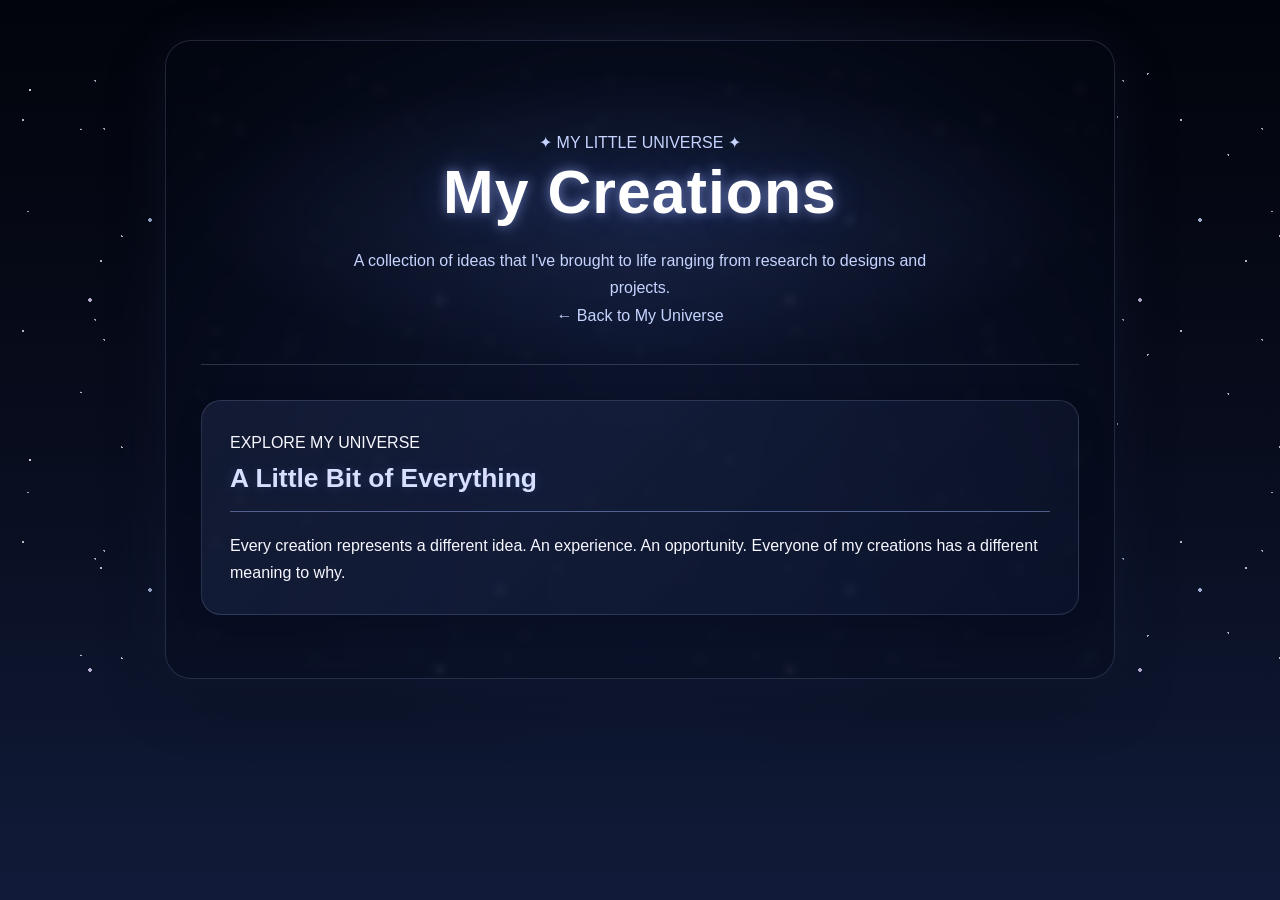
==== creations.html @ 7f5439b0 "added creations html" ====
<!DOCTYPE html>
<html lang="en">
    <head>
        <meta charset="UTF-8">
        <meta name="viewport" content="width=device-width, initial-scale=1.0">
        <title>My Creations | My Little Universe</title>
        <link rel="stylesheet" href="style.css">
        <link rel="stylesheet" href="creations.css">
    </head>
    <body>
        <div class="container">
            <header class="creations-header">
                <div>
                    <p class="eyebrow">✦ MY LITTLE UNIVERSE ✦</p>
                    <h1>My Creations</h1>
                    <p>A collection of ideas that I've brought to life ranging from research to designs and projects.</p>
                    <a href="index.html" class="home-link">
                        ← Back to My Universe
                    </a>
                </div>
            </header>
            <main>
                <section class="creations-section">
                    <div class="section-heading">
                        <span class="section-label">EXPLORE MY UNIVERSE</span>
                        <h2>A Little Bit of Everything</h2>
                        <p>Every creation represents a different idea. An experience. An opportunity. Everyone of my creations has a different meaning to why.</p>
                    </div>
                </section>
            </main>
    </body>
</html>
---- style.css ----
html, body {
    margin: 0;
    min-height: 100%;
}
html {
    scroll-behavior: smooth;
}
* {
    box-sizing: border-box;
}
body {
    position: relative;
    isolation: isolate;
    overflow-x: hidden;
    background-image:
        radial-gradient(ellipse at 50% 35%, rgba(37, 57, 112, 0.35), transparent 55%),
        linear-gradient(
            180deg,
            #02040b 0%,
            #080d1e 25%,
            #111b39 50%,
            #20335e 75%,
            #626bc2 100%
        );
    background-size: 100% 100%, 100% 200%;
    background-position: center top, center top;
    background-repeat: no-repeat;
    background-attachment: scroll;
    font-family: 'Trebuchet MS', Arial, sans-serif;
    color: #f7f7ff;
    line-height: 1.7;
}
body::before, body::after {
    content: '';
    position: absolute;
    inset: 0;
    height: 100%;
    width: 100%;
    pointer-events: none;
    z-index: -1;
}
body::before {
    background-image:
        radial-gradient(1px 1px at 12% 38%, #ffffff 98%, transparent),
        radial-gradient(1px 1px at 37% 17%, #dce6ff 98%, transparent),
        radial-gradient(1px 1px at 69% 12%, #ffffff 98%, transparent),
        radial-gradient(1px 1px at 88% 25%, #cbd8ff 98%, transparent),
        radial-gradient(1px 1px at 24% 34%, #ffffff 98%, transparent),
        radial-gradient(1px 1px at 54% 42%, #dce6ff 98%, transparent),
        radial-gradient(1px 1px at 78% 48%, #ffffff 98%, transparent),
        radial-gradient(1px 1px at 9% 61%, #dce6ff 98%, transparent),
        radial-gradient(1px 1px at 44% 72%, #ffffff 98%, transparent),
        radial-gradient(1px 1px at 91% 83%, #dce6ff 98%, transparent),
        radial-gradient(1px 1px at 63% 93%, #ffffff 98%, transparent);
    background-size: 193px 211px, 257px 239px, 311px 281px, 229px 307px, 337px 263px;
    background-repeat: repeat;
    opacity: 0.7;
    animation: distantStars 100s linear infinite;
}
body::after {
    background-image:
        radial-gradient(1.5px 1.5px at 30px 50px, #ffffff 98%, transparent),
        radial-gradient(2px 2px at 150px 180px, #c8d8ff 98%, transparent),
        radial-gradient(1.5px 1.5px at 240px 90px, #ffffff 98%, transparent),
        radial-gradient(2px 2px at 90px 260px, #e0d6ff 98%, transparent),
        radial-gradient(1px 1px at 290px 310px, #ffffff 98%, transparent);
    background-size: 350px 370px;
    background-repeat: repeat;
    opacity: 0.8;
    animation: nearbyStars 55s linear infinite;
}
@keyframes distantStars {
    from {transform: translate3d(0, 0, 0);} to {transform: translate3d(-25px, 120px, 0);}
}
@keyframes nearbyStars {
    from {transform: translate3d(0, 0, 0);} to {transform: translate3d(35px, 220px, 0);}
}
.container {
    position: relative;
    z-index: 1;
    width: min(950px, calc(100% - 36px));
    margin: 40px auto;
    padding: 35px;
    background: rgba(5, 10, 27, 0.36);
    border: 1px solid rgba(190, 204, 255, 0.16);
    border-radius: 26px;
    box-shadow: 0 0 50px rgba(80, 108, 205, 0.10), 0 20px 60px rgba(0, 0, 0, 0.3);
    backdrop-filter: blur(5px);
}
header {
    min-height: 230px;
    display: flex;
    align-items: center;
    justify-content: center;
    padding: 35px 15px;
    margin-bottom: 35px;
    text-align: center;
    background: radial-gradient(ellipse at center, rgba(92, 117, 204, 0.17), transparent 72%);
    border-bottom: 1px solid rgba(196, 207, 255, 0.2);
}
header h1 {
    margin: 0;
    font-size: clamp(2.2rem, 6vw, 3.8rem);
    line-height: 1.2;
    letter-spacing: 1px;
    color: #ffffff;
    text-shadow: 0 0 12px rgba(160, 180, 255, 0.6), 0 0 35px rgba(97, 121, 231, 0.3);
}
header p {
    max-width: 600px;
    margin: 18px auto 0;
    color: #c6d4ff;
}
section {
    margin-bottom: 28px;
    padding: 28px;
    background: linear-gradient(135deg, rgba(118, 140,218, 0.12), rgba(18, 27, 57, 0.35));
    border: 1px solid rgba(192, 204, 255, 0.16);
    border-radius: 20px;
    box-shadow: 0 8px 28px rgba(0, 0, 0, 0.12);
    transition: transform 0.3s ease, border-color 0.3s ease, background 0.3s ease;
}
section:hover {
    transform: translateY(-4px);
    border-color: rgba(177, 194, 255, 0.4);
    background: linear-gradient(135deg, rgba(118, 140, 218, 0.17), rgba(18, 27, 57, 0.45));
}
h2 {
    margin: 0 0 20px;
    padding-bottom: 10px;
    font-size: 1.65rem;
    color: #d8dfff;
    border-bottom: 1px solid rgba(165, 185, 255, 0.45);
    text-shadow: 0 0 12px rgba(126, 156, 255, 0.2);
}
section p:last-child {
    margin-bottom: 0;
}
#about img {
    display: block;
    width: min(100%, 280px);
    max-height: 350px;
    object-fit: cover;
    margin: 10px auto 25px;
    border: 2px solid rgba(170, 190, 255, 0.65);
    border-radius: 22px;
    box-shadow: 0 0 25px rgba(103, 135, 255, 0.2), 0 12px 30px rgba(0, 0, 0, 0.3);
}
a {
    color: #c6d5ff;
    text-decoration: none;
    transition: color 0.2s ease, text-shadow 0.2s ease;
}
a:hover {
    color: #ffffff;
    text-shadow: 0 0 12px rgba(170, 190, 255, 0.9);
}
#contact {
    margin-bottom: 0;
    background: linear-gradient(135deg, rgba(83, 112, 190, 0.17), rgba(106, 92, 183, 0.12));
}
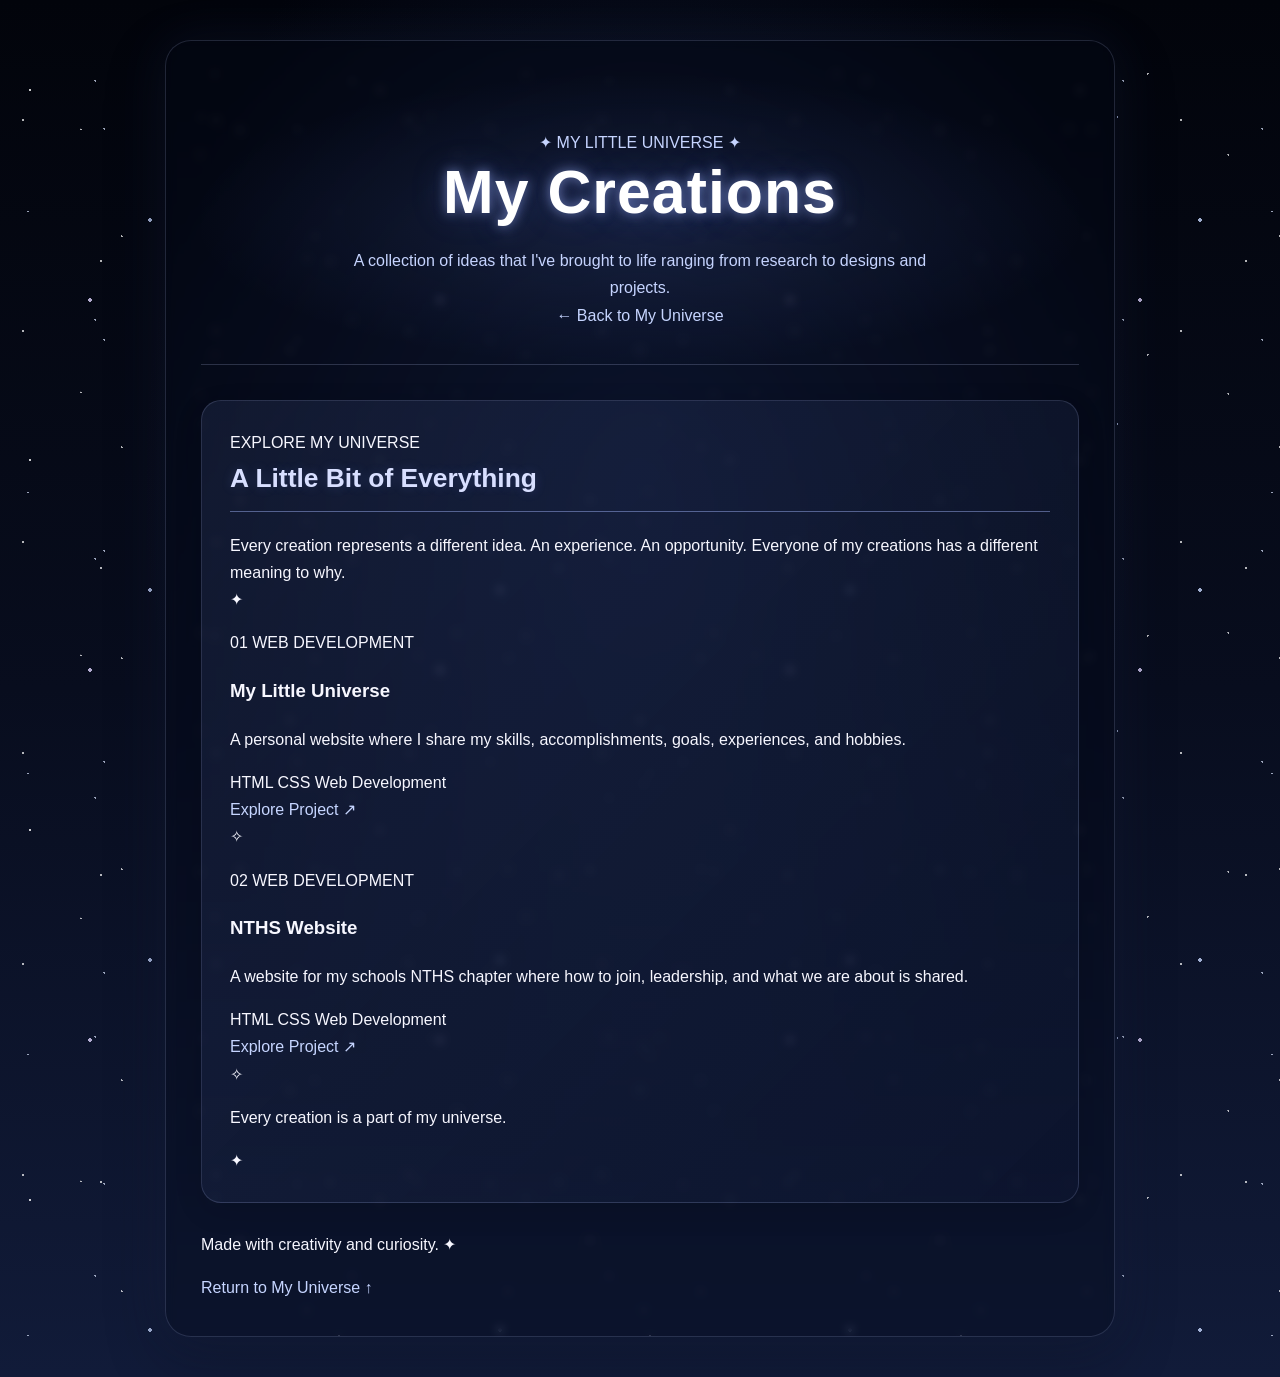
==== commit d1138f26: "wording for creations" ====
--- a/creations.html
+++ b/creations.html
@@ -26,7 +26,59 @@
                         <h2>A Little Bit of Everything</h2>
                         <p>Every creation represents a different idea. An experience. An opportunity. Everyone of my creations has a different meaning to why.</p>
                     </div>
+                    <div class="projects-grid">
+                        <article class="project-card">
+                            <div class="project-art art-purple" aria-hdden="true">
+                                <span class="planet"></span>
+                                <span class="orbit"></span>
+                                <span class="art-star">✦</span>
+                            </div>
+                            <div class="project-content">
+                                <p class="project-category">01 WEB DEVELOPMENT</p>
+                                <h3>My Little Universe</h3>
+                                <p>A personal website where I share my skills, accomplishments, goals, experiences, and hobbies.</p>
+                                <div class="project-tags">
+                                    <span>HTML</span>
+                                    <span>CSS</span>
+                                    <span>Web Development</span>
+                                </div>
+                                <a href="index.html" class="project-link">
+                                    Explore Project <span aria-hidden="true">↗</span>
+                                </a>
+                            </div>
+                        </article>
+                        <article class="project-card">
+                            <div class="project-art art-blue" aria-hidden="true">
+                                <span class="planet"></span>
+                                <span class="orbit"></span>
+                                <span class="art-star">✧</span>
+                            </div>
+                            <div class="project-content">
+                                <p class="project-category">02 WEB DEVELOPMENT</p>
+                                <h3>NTHS Website</h3>
+                                <p>A website for my schools NTHS chapter where how to join, leadership, and what we are about is shared.</p>
+                                <div class="project-tags">
+                                    <span>HTML</span>
+                                    <span>CSS</span>
+                                    <span>Web Development</span>
+                                </div>
+                                <a href="https://coopercitynths.netlify.app/" class="project-link">
+                                    Explore Project <span aria-hidden="true">↗</span>
+                                </a>
+                            </div>
+                        </article>
+                    </div>
+                    <div class="closer">
+                        <span aria-hidden="true">✧</span>
+                        <p>Every creation is a part of my universe.</p>
+                        <span aria-hidden="true">✦</span>
+                    </div>
                 </section>
             </main>
+            <footer class="creations-footer">
+                <p>Made with creativity and curiosity. ✦</p>
+                <a href="index.html">Return to My Universe ↑</a>
+            </footer>
+        </div>
     </body>
 </html>
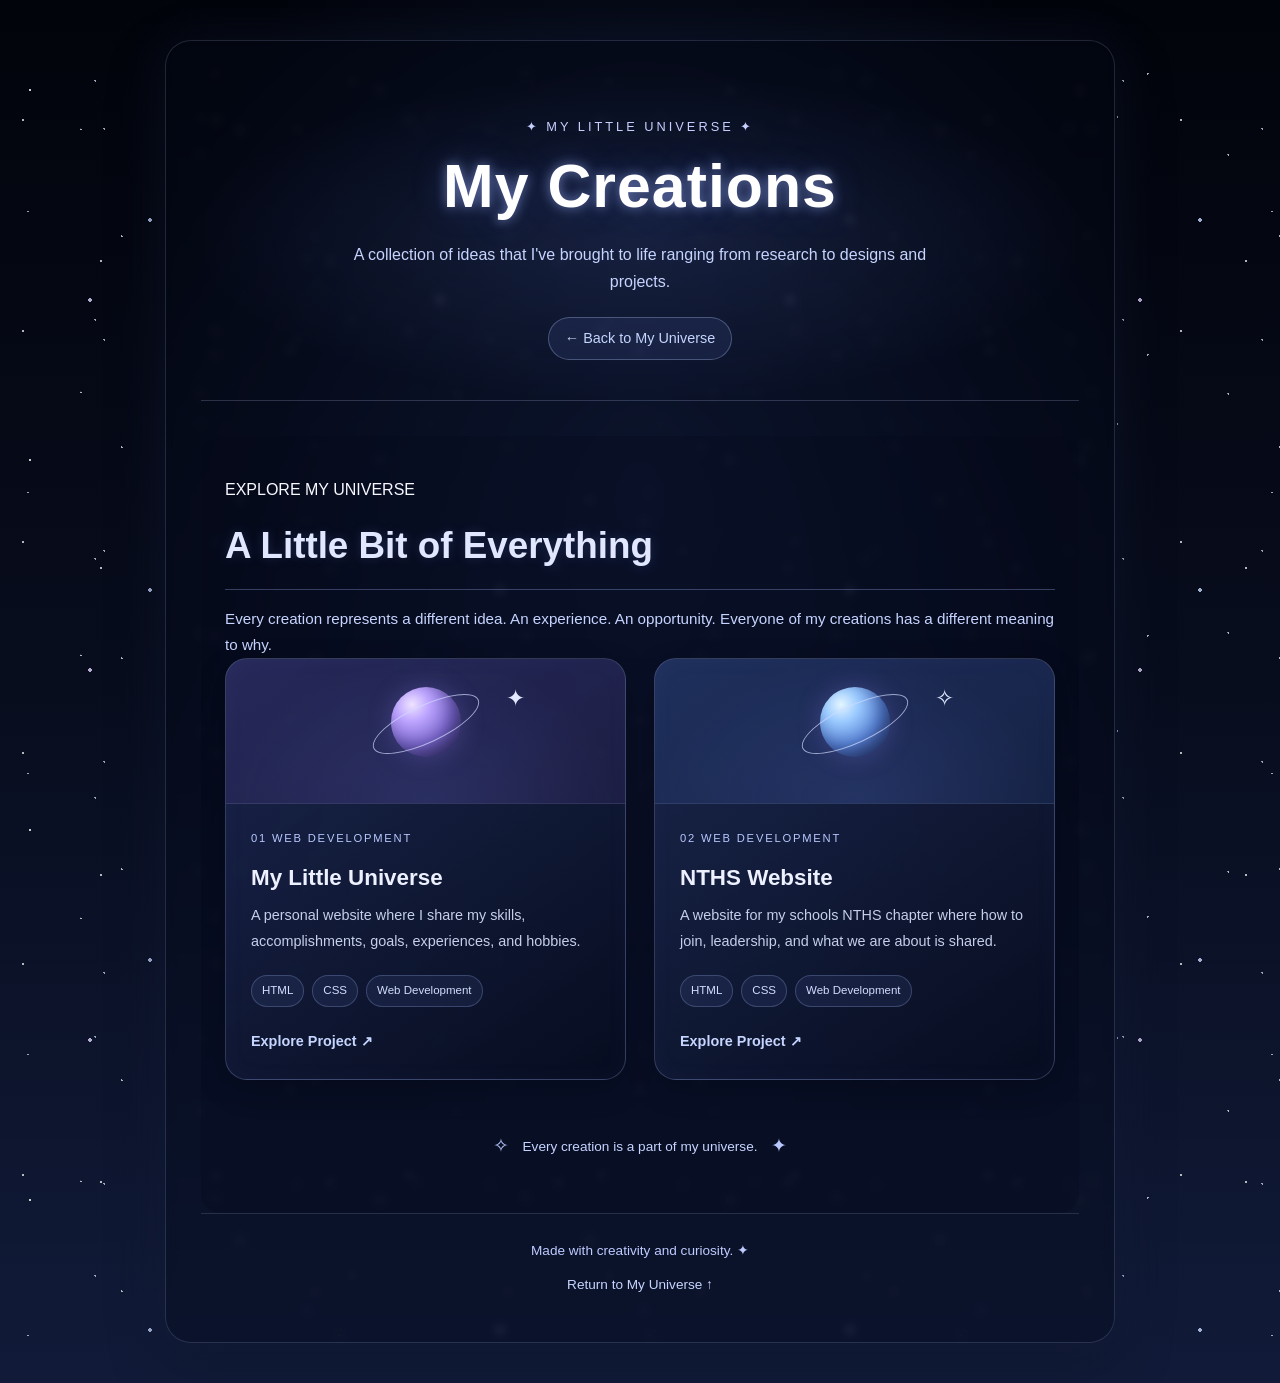
==== commit cfd2fe0d: "edit styling" ====
--- a/creations.html
+++ b/creations.html
@@ -28,7 +28,7 @@
                     </div>
                     <div class="projects-grid">
                         <article class="project-card">
-                            <div class="project-art art-purple" aria-hdden="true">
+                            <div class="project-art art-purple" aria-hidden="true">
                                 <span class="planet"></span>
                                 <span class="orbit"></span>
                                 <span class="art-star">✦</span>
--- a/creations.css
+++ b/creations.css
@@ -0,0 +1,204 @@
+.creations-header {
+    min-height: 250px;
+    padding: 40px 15px;
+}
+.creations-header .eyebrow {
+    margin: 0 0 12px;
+    color: #c7cfff;
+    font-size: 0.8rem;
+    letter-spacing: 3px;
+}
+.creations-header h1 {
+    margin: 0;
+}
+.home-link {
+    display: inline-block;
+    margin-top: 22px;
+    padding: 8px 16px;
+    border: 1px solid rgba(190, 204, 255, 0.3);
+    border-radius: 24px;
+    background: rgba(100, 125, 210, 0.12);
+    font-size: 0.9rem;
+    text-decoration: none;
+    transition: background 0.3s ease, border-color 0.3s ease;
+}
+.home-link:hover {
+    background: rgba(130, 150, 240, 0.2);
+    border-color: rgba(190, 204, 255, 0.7);
+}
+.creations-section {
+    position: relative;
+    isolation: isolate;
+    overflow: hidden;
+    margin-bottom: 0;
+    padding: 40px 24px;
+    border: none;
+    border-radius: 20px;
+    background: rgba(5, 10, 27, 0.18);
+    box-shadow: none;
+    transition: none;
+}
+.creations-section:hover {
+    transform: none;
+    border-color: transparent;
+    background: rgba(5, 10, 27, 0.18);
+}
+.section-heading h2 {
+    margin: 12px 0 16px;
+    padding-bottom: 12px;
+    color: #e1e7ff;
+    font-size: clamp(1.7rem, 4vw, 2.3rem);
+    border-bottom: 1px solid rgba(165, 185, 255, 0.3);
+}
+.section-heading p {
+    margin: 0;
+    color: #c6d4ff;
+    font-size: 0.95rem;
+}
+.projects-grid {
+    display: grid;
+    grid-template-columns: repeat(2, minmax(0, 1fr));
+    gap: 28px;
+    max-width: 850px;
+    margin: 0 auto;
+}
+.project-card {
+    position: relative;
+    isolation: isolate;
+    overflow: hidden;
+    min-width: 0;
+    border: 1px solid rgba(190, 204, 255, 0.22);
+    border-radius: 22px;
+    background: linear-gradient(145deg, rgba(30, 42, 83, 0.88), rgba(7, 13, 32, 0.95));
+    box-shadow: 0 10px 30px rgba(0, 0, 0, 0.18), inset 0 0 25px rgba(115, 137, 220, 0.04);
+    transition: transform 0.3s ease, border-color 0.3s ease, box-shadow 0.3s ease;
+}
+.project-card:hover {
+    transform: translateY(-5px);
+    border-color: rgba(180, 197, 255, 0.55);
+    box-shadow: 0 15px 35px rgba(0, 0, 0, 0.25), 0 0 25px rgba(100, 125, 230, 0.1);
+}
+.project-art {
+    position: relative;
+    overflow: hidden;
+    height: 145px;
+    border-bottom: 1px solid rgba(190, 204, 255, 0.12);
+    background: radial-gradient(ellipse at 50% 100%, rgba(120, 140, 255, 0.12), transparent 70%);
+}
+.art-purple {
+    background-color: rgba(85, 63, 145, 0.2);
+}
+.art-blue {
+    background-color: rgba(50, 85, 155, 0.2);
+}
+.planet {
+    position: absolute;
+    top: 28px;
+    left: calc(50% - 35px);
+    width: 70px;
+    aspect-ratio: 1;
+    border-radius: 50%;
+    background: radial-gradient(circle at 30% 25%, #eee3ff 0%, #bca4ff 24%, #7864c9 58%, #29275f 100%);
+    box-shadow: 0 0 25px rgba(154, 137, 255, 0.25), inset -8px -8px 15px rgba(8, 12, 35, 0.35);
+}
+.art-blue .planet {
+    background: radial-gradient(circle at 30% 25%, #e3f5ff 0%, #9bcaff 24%, #557fd3 58%, #202c62 100%);
+}
+.orbit {
+    position: absolute;
+    top: 46px;
+    left: calc(50% - 58px);
+    width: 116px;
+    height: 38px;
+    border: 1px solid rgba(210, 220, 255, 0.7);
+    border-radius: 50%;
+    transform: rotate(-25deg);
+    pointer-events: none;
+}
+.art-star {
+    position: absolute;
+    top: 20px;
+    right: 25%;
+    color: #e1e8ff;
+    font-size: 23px;
+}
+.project-content {
+    position: relative;
+    z-index: 2;
+    padding: 25px;
+}
+.project-category {
+    margin: 0;
+    color: #b8c8ff;
+    font-size: 0.7rem;
+    letter-spacing: 1.8px;
+}
+.project-card h3 {
+    margin: 14px 0 10px;
+    color: #edf0ff;
+    font-size: 1.4rem;
+    line-height: 1.4;
+}
+.project-card .project-content > p:not(.project-category) {
+    margin: 0;
+    color: #c5cfea;
+    font-size: 0.9rem;
+    line-height: 1.8;
+}
+.project-tags {
+    display: flex;
+    flex-wrap: wrap;
+    gap: 8px;
+    margin: 20px 0;
+}
+.project-tags span {
+    padding: 5px 10px;
+    border: 1px solid rgba(170, 190, 255, 0.24);
+    border-radius: 20px;
+    background: rgba(110, 135, 220, 0.1);
+    color: #d2ddff;
+    font-size: 0.72rem;
+}
+.project-link {
+    display: inline-block;
+    margin-top: 2px;
+    color: #c6d5ff;
+    font-size: 0.9rem;
+    font-weight: bold;
+    text-decoration: none;
+    transition: color 0.3s ease, text-shadow 0.3s ease;
+}
+.project-link:hover {
+    color: #ffffff;
+    text-shadow: 0 0 12px rgba(170, 190, 255, 0.6);
+}
+.closer {
+    display: flex;
+    justify-content: center;
+    align-items: center;
+    gap: 14px;
+    margin: 50px auto 10px;
+    text-align: center;
+}
+.closer span {
+    color: #b8c8ff;
+    font-size: 1.2rem;
+}
+.closer p {
+    margin: 0;
+    color: #c6d4ff;
+    font-size: 0.85rem;
+}
+.creations-footer {
+    padding: 25px 15px 10px;
+    border-top: 1px solid rgba(190, 204, 255, 0.15);
+    text-align: center;
+}
+.creations-footer p {
+    margin: 0 0 8px;
+    color: #bfcaff;
+    font-size: 0.85rem;
+}
+.creations-footer a {
+    font-size: 0.85rem;
+}
